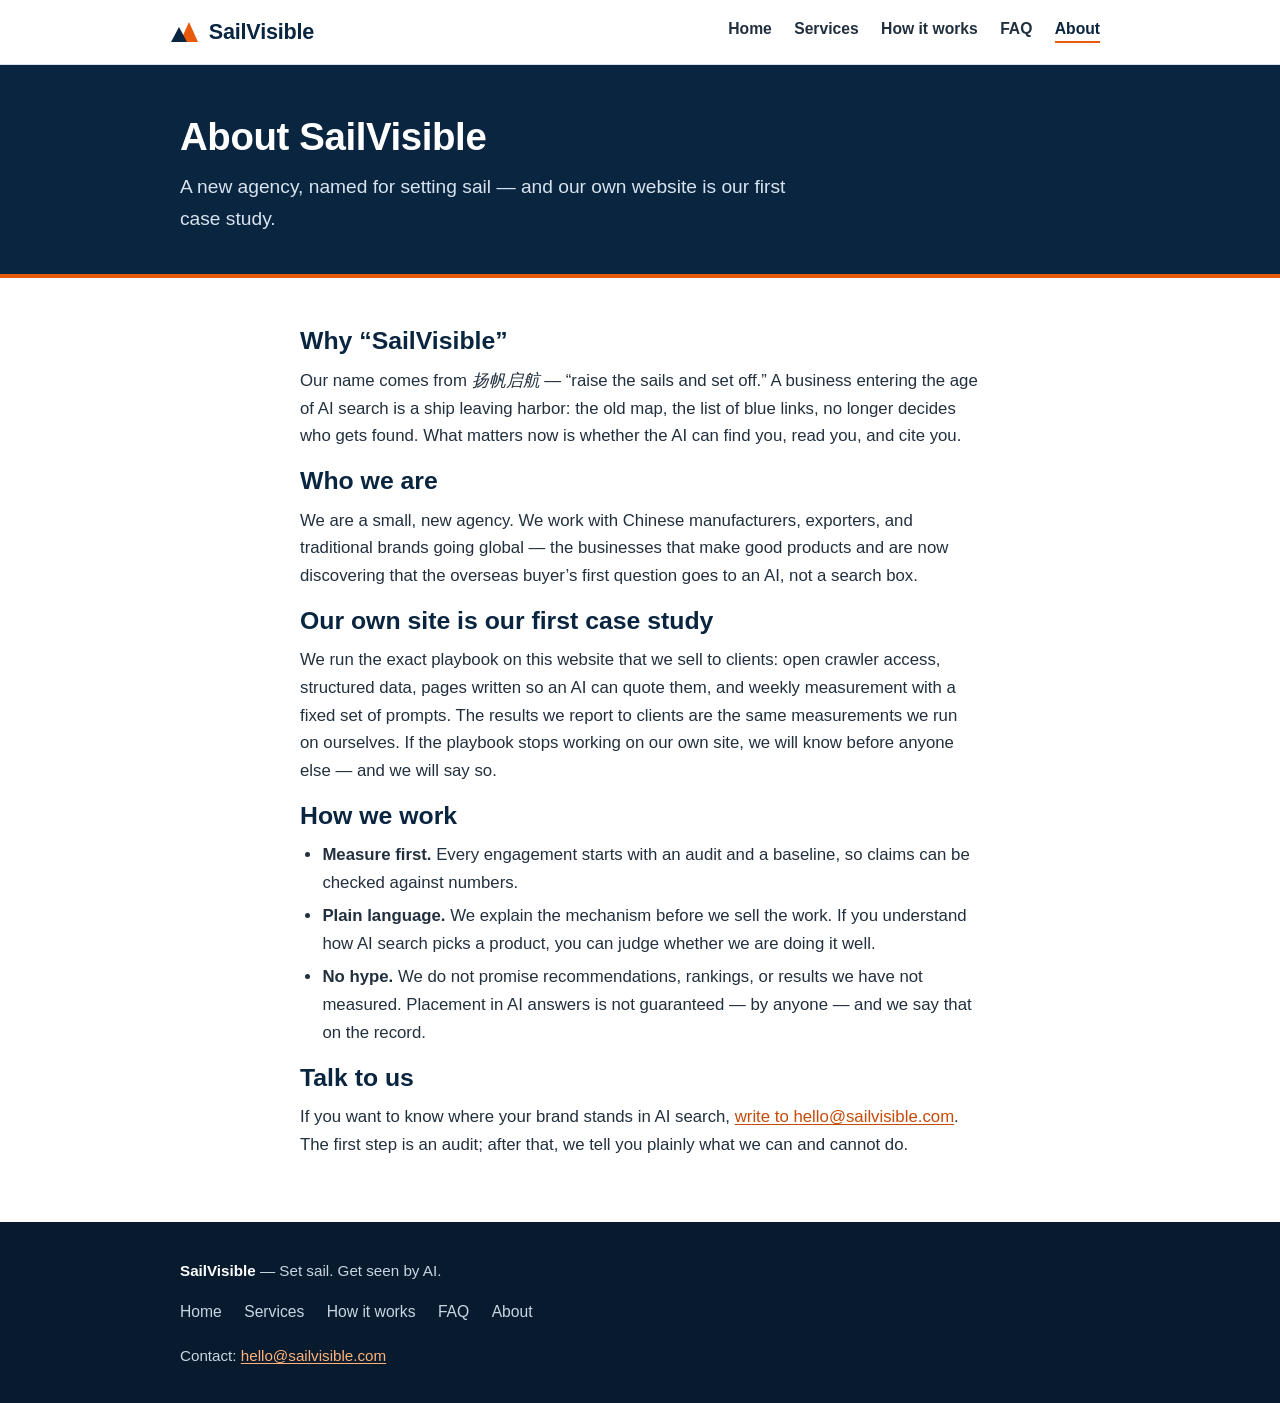
==== about.html @ db54adcf "SailVisible website v1" ====
<!DOCTYPE html>
<html lang="en">
<head>
<meta charset="utf-8">
<meta name="viewport" content="width=device-width, initial-scale=1">
<title>About SailVisible — Our Own Site Is Our First Case Study</title>
<meta name="description" content="SailVisible is a new GEO agency helping Chinese manufacturers and traditional brands go global. Our own website is our first case study: we run the same playbook on ourselves that we sell — and we measure the results in public view.">
<link rel="canonical" href="https://sailvisible.com/about.html">
<link rel="stylesheet" href="styles.css">
<link rel="icon" href="data:image/svg+xml,%3Csvg xmlns='http://www.w3.org/2000/svg' viewBox='0 0 32 32'%3E%3Cpath d='M17 3 L28 27 L17 27 Z' fill='%23e8590c'/%3E%3Cpath d='M15 8 L15 27 L5 27 Z' fill='%230a2540'/%3E%3C/svg%3E">
<script type="application/ld+json">
{
  "@context": "https://schema.org",
  "@type": "Organization",
  "@id": "https://sailvisible.com/#org",
  "name": "SailVisible",
  "url": "https://sailvisible.com/",
  "slogan": "Set sail. Get seen by AI.",
  "description": "SailVisible is a generative engine optimization (GEO) agency. We help Chinese manufacturers and traditional brands go global — showing up when overseas buyers ask AI search — ChatGPT, Perplexity, and Google AI Overviews — for product recommendations.",
  "email": "hello@sailvisible.com",
  "sameAs": [],
  "contactPoint": {
    "@type": "ContactPoint",
    "email": "hello@sailvisible.com",
    "contactType": "sales",
    "availableLanguage": "English"
  }
}
</script>
</head>
<body>
<a class="skip" href="#main">Skip to content</a>
<header class="site-header">
  <div class="container header-inner">
    <a class="logo" href="index.html" aria-label="SailVisible — home"><span class="logo-mark" aria-hidden="true"></span>SailVisible</a>
    <nav aria-label="Main navigation">
      <ul class="nav">
        <li><a href="index.html">Home</a></li>
        <li><a href="services.html">Services</a></li>
        <li><a href="how-it-works.html">How it works</a></li>
        <li><a href="faq.html">FAQ</a></li>
        <li><a href="about.html" aria-current="page">About</a></li>
      </ul>
    </nav>
  </div>
</header>

<main id="main">
  <section class="page-head">
    <div class="container">
      <h1>About SailVisible</h1>
      <p class="lead">A new agency, named for setting sail — and our own website is our first case study.</p>
    </div>
  </section>

  <section class="section">
    <div class="container narrow">
      <h2>Why “SailVisible”</h2>
      <p>Our name comes from <em>扬帆启航</em> — “raise the sails and set off.” A business entering the age of AI search is a ship leaving harbor: the old map, the list of blue links, no longer decides who gets found. What matters now is whether the AI can find you, read you, and cite you.</p>

      <h2>Who we are</h2>
      <p>We are a small, new agency. We work with Chinese manufacturers, exporters, and traditional brands going global — the businesses that make good products and are now discovering that the overseas buyer’s first question goes to an AI, not a search box.</p>

      <h2>Our own site is our first case study</h2>
      <p>We run the exact playbook on this website that we sell to clients: open crawler access, structured data, pages written so an AI can quote them, and weekly measurement with a fixed set of prompts. The results we report to clients are the same measurements we run on ourselves. If the playbook stops working on our own site, we will know before anyone else — and we will say so.</p>

      <h2>How we work</h2>
      <ul>
        <li><strong>Measure first.</strong> Every engagement starts with an audit and a baseline, so claims can be checked against numbers.</li>
        <li><strong>Plain language.</strong> We explain the mechanism before we sell the work. If you understand how AI search picks a product, you can judge whether we are doing it well.</li>
        <li><strong>No hype.</strong> We do not promise recommendations, rankings, or results we have not measured. Placement in AI answers is not guaranteed — by anyone — and we say that on the record.</li>
      </ul>

      <h2>Talk to us</h2>
      <p>If you want to know where your brand stands in AI search, <a href="mailto:hello@sailvisible.com?subject=AI%20visibility%20audit%20request">write to hello@sailvisible.com</a>. The first step is an audit; after that, we tell you plainly what we can and cannot do.</p>
    </div>
  </section>
</main>

<footer class="site-footer">
  <div class="container">
    <p><strong>SailVisible</strong> — Set sail. Get seen by AI.</p>
    <nav aria-label="Footer navigation">
      <ul class="nav footer-nav">
        <li><a href="index.html">Home</a></li>
        <li><a href="services.html">Services</a></li>
        <li><a href="how-it-works.html">How it works</a></li>
        <li><a href="faq.html">FAQ</a></li>
        <li><a href="about.html">About</a></li>
      </ul>
    </nav>
    <p class="fineprint">Contact: <a href="mailto:hello@sailvisible.com">hello@sailvisible.com</a></p>
  </div>
</footer>
</body>
</html>
---- styles.css ----
/* SailVisible — clean maritime motif: deep navy, white, signal orange.
   System fonts only. No external dependencies. */

:root {
  --navy: #0a2540;
  --navy-deep: #071a2e;
  --ink: #22303e;
  --muted: #5a6b7a;
  --accent: #e8590c;
  --accent-dark: #c74a08;
  --paper: #ffffff;
  --mist: #f2f6f8;
  --line: #d9e2e8;
  --radius: 10px;
}

* { box-sizing: border-box; }

html { scroll-behavior: smooth; }

body {
  margin: 0;
  font-family: -apple-system, BlinkMacSystemFont, "Segoe UI", Roboto, Helvetica, Arial, sans-serif;
  font-size: 1.05rem;
  line-height: 1.65;
  color: var(--ink);
  background: var(--paper);
}

h1, h2, h3 {
  color: var(--navy);
  line-height: 1.25;
  margin-top: 0;
}

h1 { font-size: 2.4rem; letter-spacing: -0.01em; }
h2 { font-size: 1.55rem; margin-bottom: 0.6rem; }
h3 { font-size: 1.15rem; margin-bottom: 0.4rem; }

p { margin: 0 0 1rem; }
ul, ol { margin: 0 0 1rem; padding-left: 1.4rem; }
li { margin-bottom: 0.35rem; }

a { color: var(--accent-dark); text-decoration: underline; text-underline-offset: 2px; }
a:hover { color: var(--accent); }

.container { max-width: 960px; margin: 0 auto; padding: 0 20px; }
.container.narrow { max-width: 720px; }

/* Accessibility */
.skip {
  position: absolute;
  left: -9999px;
  top: 0;
  background: var(--navy);
  color: #fff;
  padding: 0.6rem 1rem;
  z-index: 10;
}
.skip:focus { left: 0; color: #fff; }
a:focus-visible { outline: 3px solid var(--accent); outline-offset: 2px; }

/* Header */
.site-header {
  background: var(--paper);
  border-bottom: 1px solid var(--line);
}
.header-inner {
  display: flex;
  align-items: center;
  justify-content: space-between;
  flex-wrap: wrap;
  gap: 0.5rem 1.5rem;
  padding-top: 0.9rem;
  padding-bottom: 0.9rem;
}
.logo {
  display: inline-flex;
  align-items: center;
  gap: 0.55rem;
  font-size: 1.35rem;
  font-weight: 800;
  letter-spacing: -0.01em;
  color: var(--navy);
  text-decoration: none;
}
.logo:hover { color: var(--navy); }
/* Small sail mark: two CSS triangles, mainsail orange + jib navy */
.logo-mark {
  display: inline-block;
  width: 0;
  height: 0;
  border-left: 9px solid transparent;
  border-right: 9px solid transparent;
  border-bottom: 20px solid var(--accent);
  position: relative;
  margin-right: 2px;
}
.logo-mark::after {
  content: "";
  position: absolute;
  left: -18px;
  top: 5px;
  width: 0;
  height: 0;
  border-left: 8px solid transparent;
  border-right: 8px solid transparent;
  border-bottom: 15px solid var(--navy);
}
.nav {
  list-style: none;
  margin: 0;
  padding: 0;
  display: flex;
  flex-wrap: wrap;
  gap: 0.25rem 1.4rem;
}
.nav a {
  color: var(--ink);
  text-decoration: none;
  font-weight: 600;
  font-size: 0.98rem;
  padding: 0.2rem 0;
  border-bottom: 2px solid transparent;
}
.nav a:hover { color: var(--accent-dark); }
.nav a[aria-current="page"] { color: var(--navy); border-bottom-color: var(--accent); }

/* Hero */
.hero {
  background: var(--navy);
  color: #fff;
  padding: 4.5rem 0 4rem;
  border-bottom: 4px solid var(--accent);
}
.hero h1 {
  color: #fff;
  font-size: 2.9rem;
  max-width: 640px;
  margin-bottom: 1rem;
}
.hero .accent { color: #ff8c42; }
.hero .lead {
  font-size: 1.25rem;
  line-height: 1.55;
  color: #d7e3ee;
  max-width: 640px;
}
.cta-row { display: flex; flex-wrap: wrap; gap: 0.8rem; margin-top: 1.6rem; }

/* Buttons */
.btn {
  display: inline-block;
  background: var(--accent);
  color: #fff;
  font-weight: 700;
  text-decoration: none;
  padding: 0.75rem 1.5rem;
  border-radius: var(--radius);
  border: 2px solid var(--accent);
}
.btn:hover { background: var(--accent-dark); border-color: var(--accent-dark); color: #fff; }
.btn-ghost {
  background: transparent;
  color: #fff;
  border-color: #fff;
}
.btn-ghost:hover { background: rgba(255,255,255,0.12); border-color: #fff; color: #fff; }

/* Sections */
.section { padding: 3rem 0; }
.section-alt { background: var(--mist); }
.page-head {
  background: var(--navy);
  color: #fff;
  padding: 3rem 0 2.5rem;
  border-bottom: 4px solid var(--accent);
}
.page-head h1 { color: #fff; margin-bottom: 0.6rem; }
.page-head .lead { color: #d7e3ee; font-size: 1.2rem; max-width: 640px; margin-bottom: 0; }

/* Cards */
.cards {
  display: grid;
  grid-template-columns: repeat(auto-fit, minmax(260px, 1fr));
  gap: 1.1rem;
  margin-top: 1.4rem;
}
.card {
  background: var(--paper);
  border: 1px solid var(--line);
  border-radius: var(--radius);
  padding: 1.3rem 1.4rem;
}
.card h3 { margin-bottom: 0.5rem; }
.card p:last-child { margin-bottom: 0; }

/* Steps */
.steps {
  list-style: none;
  padding-left: 0;
  counter-reset: step;
  margin-top: 1.2rem;
}
.steps li {
  counter-increment: step;
  position: relative;
  padding: 0 0 1.1rem 3rem;
  margin-bottom: 0;
}
.steps li::before {
  content: counter(step);
  position: absolute;
  left: 0;
  top: 0.05rem;
  width: 2rem;
  height: 2rem;
  border-radius: 50%;
  background: var(--accent);
  color: #fff;
  font-weight: 800;
  font-size: 1rem;
  display: flex;
  align-items: center;
  justify-content: center;
}
.steps li strong { color: var(--navy); }

/* Numbered list (what gets picked) */
.numbered li { margin-bottom: 0.6rem; }
.numbered li strong { color: var(--navy); }

/* Two layers list */
.two-layers li { margin-bottom: 0.7rem; }
.two-layers li strong { color: var(--navy); }

/* Boundaries */
.boundaries li { margin-bottom: 0.8rem; }
.boundaries li strong { color: var(--navy); }

/* Services */
.service {
  padding: 1.8rem 0;
  border-bottom: 1px solid var(--line);
}
.service:last-child { border-bottom: none; }
.service h2 { margin-bottom: 0.5rem; }

/* FAQ */
.faq-teaser p { margin-bottom: 1.1rem; }
.faq-item {
  padding: 1.4rem 0;
  border-bottom: 1px solid var(--line);
}
.faq-item:first-child { padding-top: 0.4rem; }
.faq-item h2 { font-size: 1.25rem; }
.faq-item p:last-child { margin-bottom: 0; }

/* CTA band */
.cta-band { background: var(--navy); color: #fff; text-align: left; }
.cta-band h2 { color: #fff; }
.cta-band p { color: #d7e3ee; }
.cta-band .btn { color: #fff; }

/* Footer */
.site-footer {
  background: var(--navy-deep);
  color: #c8d6e2;
  padding: 2.2rem 0;
  font-size: 0.95rem;
}
.site-footer strong { color: #fff; }
.site-footer a { color: #ffb37a; }
.site-footer a:hover { color: #fff; }
.footer-nav { margin: 0.8rem 0; }
.footer-nav a { color: #c8d6e2; font-weight: 500; }
.footer-nav a:hover { color: #fff; }
.fineprint { margin-bottom: 0; }

/* Small screens */
@media (max-width: 640px) {
  h1 { font-size: 2rem; }
  .hero { padding: 3rem 0 2.5rem; }
  .hero h1 { font-size: 2.2rem; }
  .section { padding: 2.2rem 0; }
}
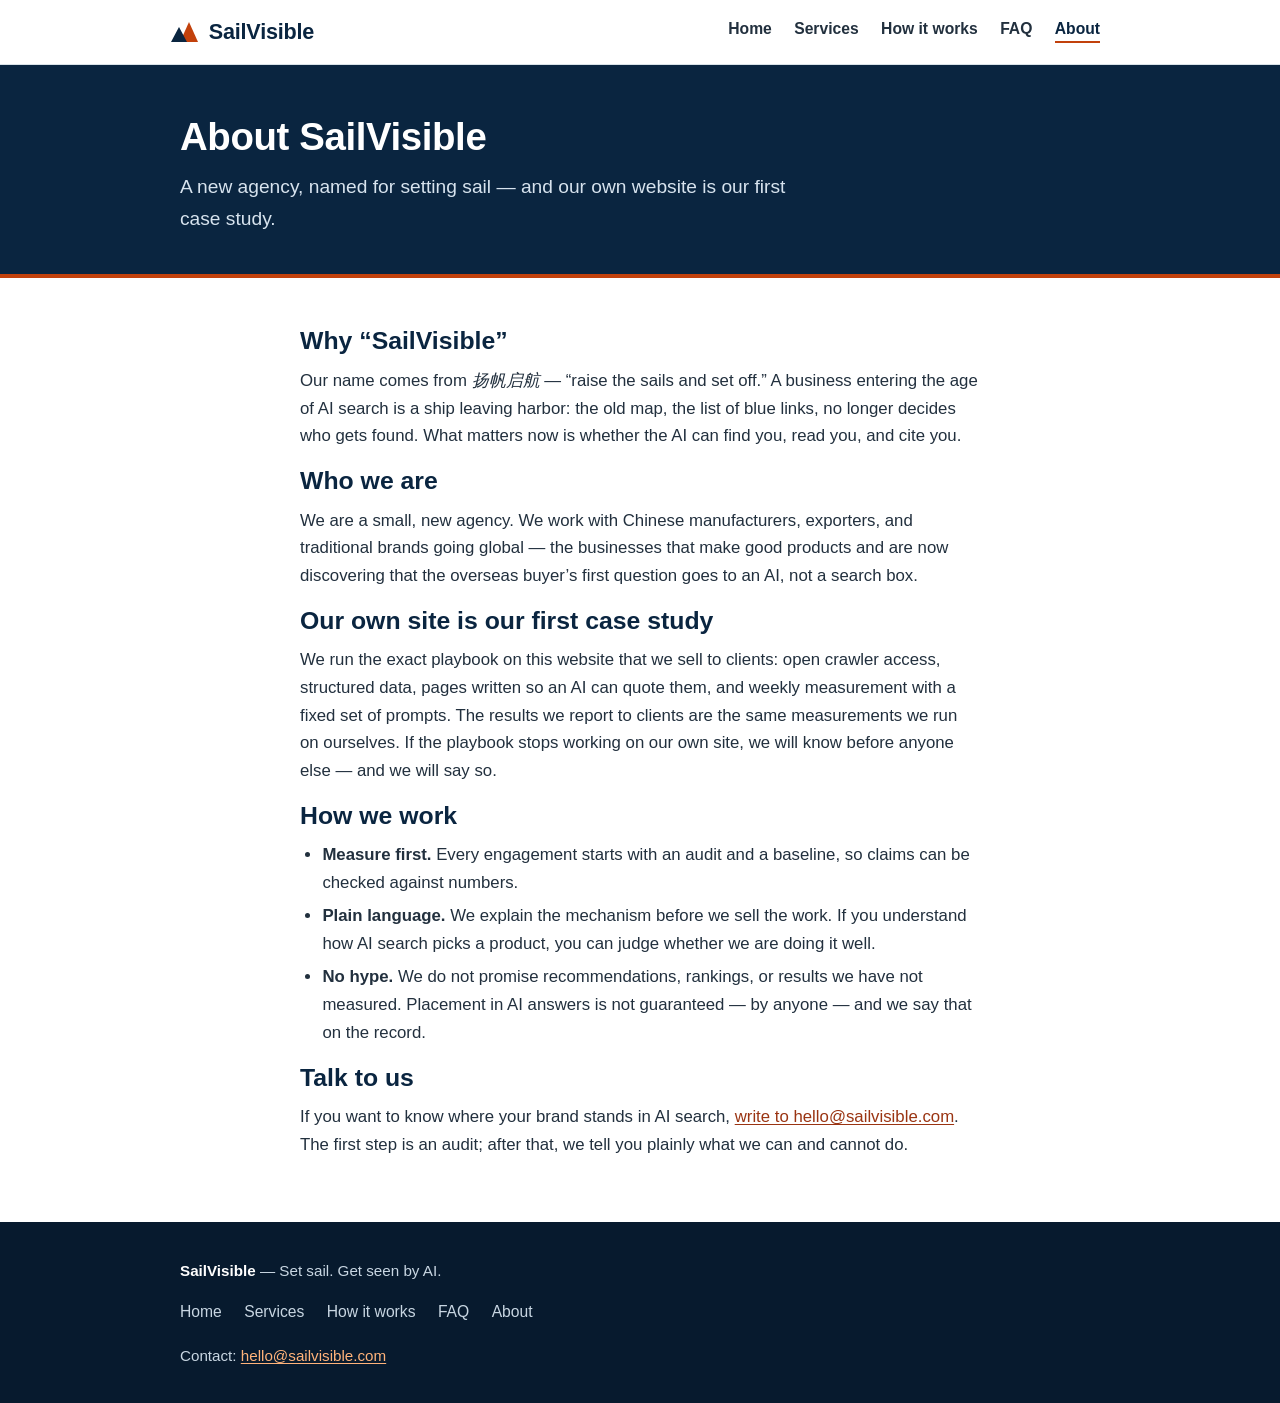
==== commit 2bf25b1a: "SailVisible v1.1: soften absolute claims, fix button contrast (WCAG AA), trim titles/descriptions, u" ====
--- a/about.html
+++ b/about.html
@@ -4,7 +4,7 @@
 <meta charset="utf-8">
 <meta name="viewport" content="width=device-width, initial-scale=1">
 <title>About SailVisible — Our Own Site Is Our First Case Study</title>
-<meta name="description" content="SailVisible is a new GEO agency helping Chinese manufacturers and traditional brands go global. Our own website is our first case study: we run the same playbook on ourselves that we sell — and we measure the results in public view.">
+<meta name="description" content="SailVisible is a new GEO agency helping Chinese manufacturers and traditional brands go global. Our own website is our first case study.">
 <link rel="canonical" href="https://sailvisible.com/about.html">
 <link rel="stylesheet" href="styles.css">
 <link rel="icon" href="data:image/svg+xml,%3Csvg xmlns='http://www.w3.org/2000/svg' viewBox='0 0 32 32'%3E%3Cpath d='M17 3 L28 27 L17 27 Z' fill='%23e8590c'/%3E%3Cpath d='M15 8 L15 27 L5 27 Z' fill='%230a2540'/%3E%3C/svg%3E">
@@ -32,10 +32,10 @@
 <a class="skip" href="#main">Skip to content</a>
 <header class="site-header">
   <div class="container header-inner">
-    <a class="logo" href="index.html" aria-label="SailVisible — home"><span class="logo-mark" aria-hidden="true"></span>SailVisible</a>
+    <a class="logo" href="/" aria-label="SailVisible — home"><span class="logo-mark" aria-hidden="true"></span>SailVisible</a>
     <nav aria-label="Main navigation">
       <ul class="nav">
-        <li><a href="index.html">Home</a></li>
+        <li><a href="/">Home</a></li>
         <li><a href="services.html">Services</a></li>
         <li><a href="how-it-works.html">How it works</a></li>
         <li><a href="faq.html">FAQ</a></li>
@@ -82,7 +82,7 @@
     <p><strong>SailVisible</strong> — Set sail. Get seen by AI.</p>
     <nav aria-label="Footer navigation">
       <ul class="nav footer-nav">
-        <li><a href="index.html">Home</a></li>
+        <li><a href="/">Home</a></li>
         <li><a href="services.html">Services</a></li>
         <li><a href="how-it-works.html">How it works</a></li>
         <li><a href="faq.html">FAQ</a></li>
--- a/styles.css
+++ b/styles.css
@@ -6,8 +6,8 @@
   --navy-deep: #071a2e;
   --ink: #22303e;
   --muted: #5a6b7a;
-  --accent: #e8590c;
-  --accent-dark: #c74a08;
+  --accent: #c2410c;
+  --accent-dark: #9a3412;
   --paper: #ffffff;
   --mist: #f2f6f8;
   --line: #d9e2e8;
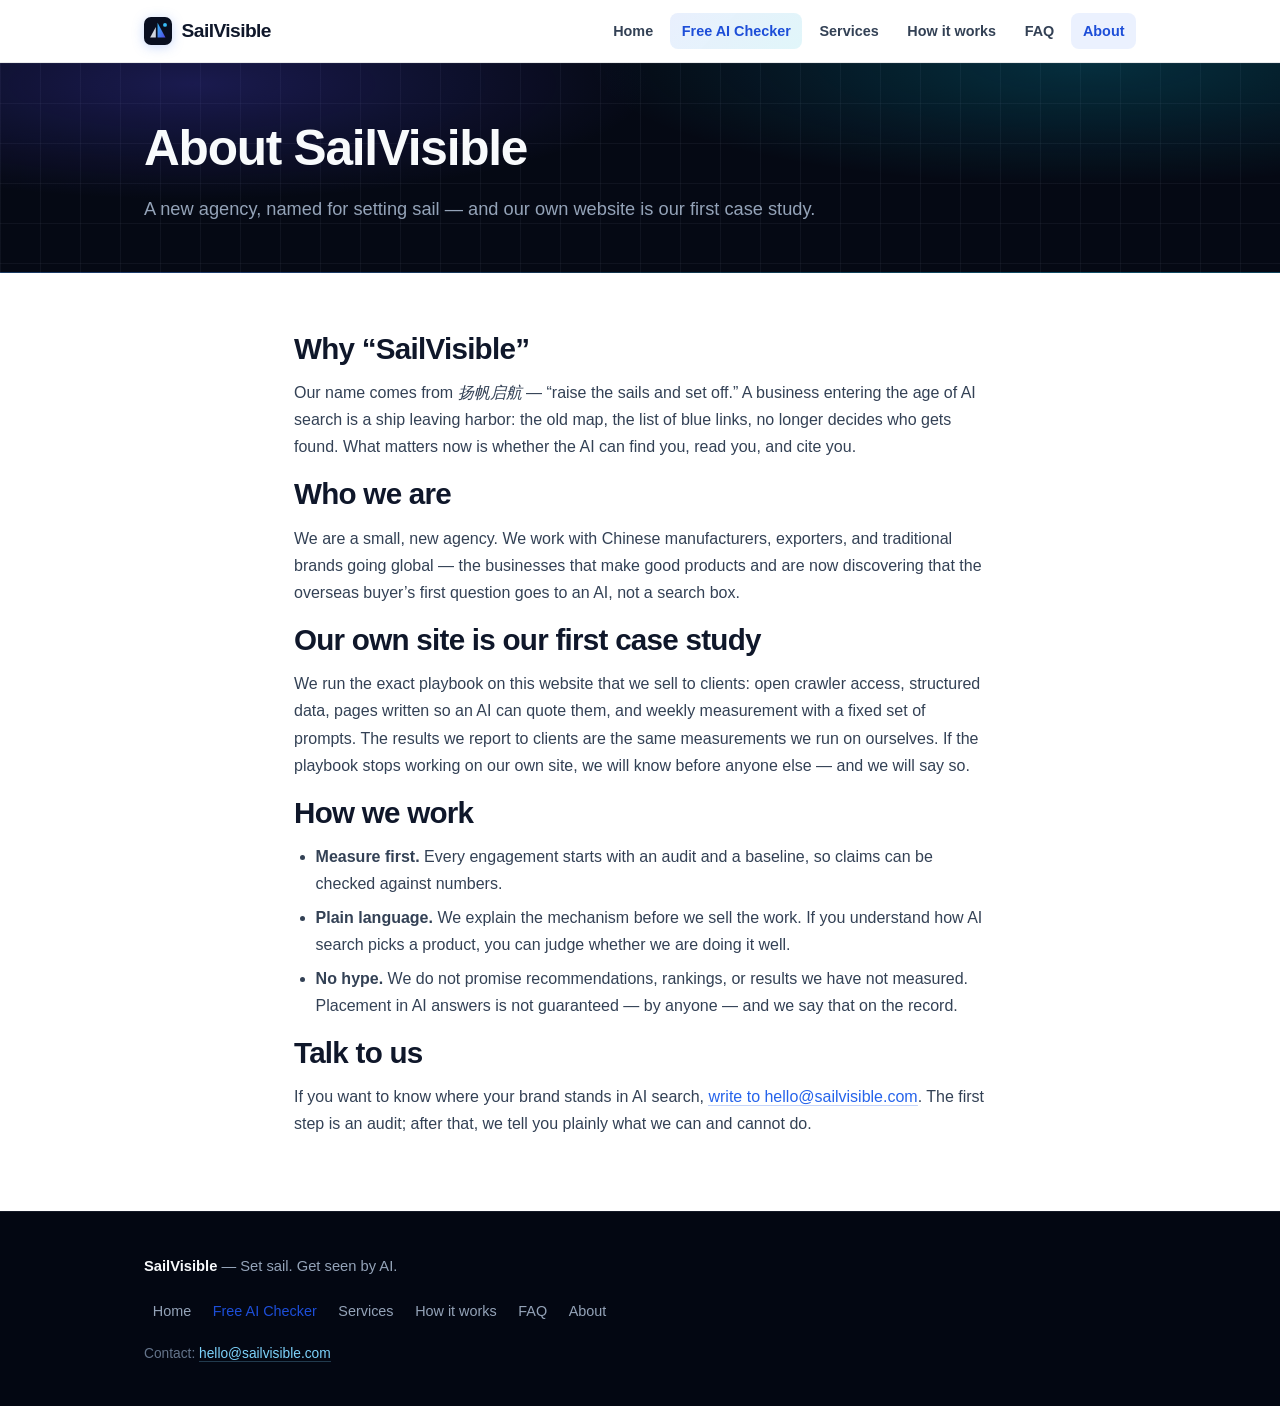
==== commit 2335957e: "Launch SailVisible 2.0 redesign + Free AI Visibility Checker tool (connected to Cloudflare Worker AP" ====
--- a/about.html
+++ b/about.html
@@ -7,7 +7,7 @@
 <meta name="description" content="SailVisible is a new GEO agency helping Chinese manufacturers and traditional brands go global. Our own website is our first case study.">
 <link rel="canonical" href="https://sailvisible.com/about.html">
 <link rel="stylesheet" href="styles.css">
-<link rel="icon" href="data:image/svg+xml,%3Csvg xmlns='http://www.w3.org/2000/svg' viewBox='0 0 32 32'%3E%3Cpath d='M17 3 L28 27 L17 27 Z' fill='%23e8590c'/%3E%3Cpath d='M15 8 L15 27 L5 27 Z' fill='%230a2540'/%3E%3C/svg%3E">
+<link rel="icon" href="data:image/svg+xml,%3Csvg xmlns='http://www.w3.org/2000/svg' viewBox='0 0 32 32'%3E%3Cdefs%3E%3ClinearGradient id='g' x1='0' y1='0' x2='1' y2='1'%3E%3Cstop offset='0%25' stop-color='%2338BDF8'/%3E%3Cstop offset='100%25' stop-color='%234F46E5'/%3E%3C/linearGradient%3E%3C/defs%3E%3Crect width='32' height='32' rx='8' fill='%23090F20'/%3E%3Cpath d='M15.5 6.5 L24.5 23.5 L15.5 23.5 Z' fill='url(%23g)'/%3E%3Cpath d='M13.5 11.5 L13.5 23.5 L7 23.5 Z' fill='%23E2E8F0'/%3E%3Ccircle cx='24' cy='9' r='2.2' fill='%2338BDF8'/%3E%3C/svg%3E">
 <script type="application/ld+json">
 {
   "@context": "https://schema.org",
@@ -32,10 +32,11 @@
 <a class="skip" href="#main">Skip to content</a>
 <header class="site-header">
   <div class="container header-inner">
-    <a class="logo" href="/" aria-label="SailVisible — home"><span class="logo-mark" aria-hidden="true"></span>SailVisible</a>
+    <a class="logo" href="/" aria-label="SailVisible — home"><svg xmlns="http://www.w3.org/2000/svg" viewBox="0 0 32 32" width="28" height="28" aria-hidden="true"><defs><linearGradient id="sv-lg" x1="0" y1="0" x2="1" y2="1"><stop offset="0%" stop-color="#38BDF8"/><stop offset="100%" stop-color="#4F46E5"/></linearGradient></defs><rect width="32" height="32" rx="8" fill="#090F20"/><path d="M15.5 6.5 L24.5 23.5 L15.5 23.5 Z" fill="url(#sv-lg)"/><path d="M13.5 11.5 L13.5 23.5 L7 23.5 Z" fill="#E2E8F0" opacity="0.92"/><circle cx="24" cy="9" r="2.2" fill="#38BDF8"/></svg>SailVisible</a>
     <nav aria-label="Main navigation">
       <ul class="nav">
         <li><a href="/">Home</a></li>
+        <li><a href="ai-checker.html">Free AI Checker</a></li>
         <li><a href="services.html">Services</a></li>
         <li><a href="how-it-works.html">How it works</a></li>
         <li><a href="faq.html">FAQ</a></li>
@@ -83,6 +84,7 @@
     <nav aria-label="Footer navigation">
       <ul class="nav footer-nav">
         <li><a href="/">Home</a></li>
+        <li><a href="ai-checker.html">Free AI Checker</a></li>
         <li><a href="services.html">Services</a></li>
         <li><a href="how-it-works.html">How it works</a></li>
         <li><a href="faq.html">FAQ</a></li>
--- a/styles.css
+++ b/styles.css
@@ -1,68 +1,135 @@
-/* SailVisible — clean maritime motif: deep navy, white, signal orange.
-   System fonts only. No external dependencies. */
+/* SailVisible 2.0 — Modern AI Search & GEO Design System
+   Scheme A: Deep-Space Aurora Hero + Crisp Light Bento Dashboard
+   Zero external dependencies. System UI + Monospace telemetry typography. */
 
 :root {
-  --navy: #0a2540;
-  --navy-deep: #071a2e;
-  --ink: #22303e;
-  --muted: #5a6b7a;
-  --accent: #c2410c;
-  --accent-dark: #9a3412;
+  /* Deep space dark surfaces */
+  --space-950: #050914;
+  --space-900: #0b1224;
+  --space-800: #111b33;
+  --space-line: rgba(148, 163, 184, 0.16);
+
+  /* Crisp light bento surfaces */
   --paper: #ffffff;
-  --mist: #f2f6f8;
-  --line: #d9e2e8;
-  --radius: 10px;
+  --mist: #f8fafc;
+  --mist-2: #f1f5f9;
+  --line: rgba(15, 23, 42, 0.09);
+  --line-strong: rgba(15, 23, 42, 0.16);
+
+  /* Ink */
+  --navy: #0f172a;
+  --ink: #334155;
+  --muted: #64748b;
+
+  /* Modern AI Tech Accent (Electric Indigo -> Cyber Cyan) */
+  --accent: #2563eb;
+  --accent-dark: #1d4ed8;
+  --cyan: #06b6d4;
+  --cyan-bright: #38bdf8;
+  --indigo: #4f46e5;
+  --grad-brand: linear-gradient(135deg, #2563eb 0%, #06b6d4 100%);
+  --grad-text: linear-gradient(110deg, #38bdf8 0%, #60a5fa 48%, #a5b4fc 100%);
+
+  /* Semantic */
+  --ok: #059669;
+  --ok-bg: #ecfdf5;
+  --warn: #d97706;
+  --warn-bg: #fffbeb;
+  --fail: #e11d48;
+  --fail-bg: #fff1f2;
+
+  /* Elevation & Geometry */
+  --radius: 14px;
+  --radius-sm: 10px;
+  --shadow-card: 0 1px 2px rgba(15, 23, 42, 0.04), 0 8px 24px -12px rgba(15, 23, 42, 0.08);
+  --shadow-card-hover: 0 4px 12px rgba(15, 23, 42, 0.06), 0 16px 32px -12px rgba(37, 99, 235, 0.14);
+  --shadow-glow: 0 10px 28px -8px rgba(37, 99, 235, 0.5);
+  --font-sans: "Inter", -apple-system, BlinkMacSystemFont, "PingFang SC", "Hiragino Sans GB", "Microsoft YaHei", "Segoe UI", Roboto, sans-serif;
+  --font-mono: ui-monospace, SFMono-Regular, "SF Mono", Menlo, Consolas, monospace;
 }
 
 * { box-sizing: border-box; }
 
-html { scroll-behavior: smooth; }
+html {
+  scroll-behavior: smooth;
+  -webkit-font-smoothing: antialiased;
+  -moz-osx-font-smoothing: grayscale;
+}
 
 body {
   margin: 0;
-  font-family: -apple-system, BlinkMacSystemFont, "Segoe UI", Roboto, Helvetica, Arial, sans-serif;
-  font-size: 1.05rem;
-  line-height: 1.65;
+  font-family: var(--font-sans);
+  font-size: 1rem;
+  line-height: 1.7;
   color: var(--ink);
   background: var(--paper);
 }
 
 h1, h2, h3 {
   color: var(--navy);
-  line-height: 1.25;
+  line-height: 1.22;
+  letter-spacing: -0.025em;
   margin-top: 0;
-}
-
-h1 { font-size: 2.4rem; letter-spacing: -0.01em; }
-h2 { font-size: 1.55rem; margin-bottom: 0.6rem; }
-h3 { font-size: 1.15rem; margin-bottom: 0.4rem; }
+  font-weight: 750;
+}
+
+h1 { font-size: clamp(2.1rem, 4.4vw, 3.1rem); }
+h2 { font-size: clamp(1.45rem, 2.5vw, 1.85rem); margin-bottom: 0.75rem; }
+h3 { font-size: 1.12rem; margin-bottom: 0.45rem; }
 
 p { margin: 0 0 1rem; }
-ul, ol { margin: 0 0 1rem; padding-left: 1.4rem; }
-li { margin-bottom: 0.35rem; }
-
-a { color: var(--accent-dark); text-decoration: underline; text-underline-offset: 2px; }
-a:hover { color: var(--accent); }
-
-.container { max-width: 960px; margin: 0 auto; padding: 0 20px; }
-.container.narrow { max-width: 720px; }
+ul, ol { margin: 0 0 1rem; padding-left: 1.35rem; }
+li { margin-bottom: 0.4rem; }
+
+a {
+  color: var(--accent);
+  text-decoration: none;
+  border-bottom: 1px solid rgba(37, 99, 235, 0.28);
+  transition: color 0.16s ease, border-color 0.16s ease;
+}
+a:hover {
+  color: var(--accent-dark);
+  border-bottom-color: var(--accent-dark);
+}
+
+code {
+  font-family: var(--font-mono);
+  font-size: 0.88em;
+  background: var(--mist-2);
+  color: #0f172a;
+  padding: 0.14em 0.42em;
+  border-radius: 6px;
+  border: 1px solid var(--line);
+}
+
+.container { max-width: 1040px; margin: 0 auto; padding: 0 24px; }
+.container.narrow { max-width: 740px; }
 
 /* Accessibility */
 .skip {
   position: absolute;
   left: -9999px;
   top: 0;
-  background: var(--navy);
+  background: var(--space-950);
   color: #fff;
-  padding: 0.6rem 1rem;
-  z-index: 10;
+  padding: 0.65rem 1rem;
+  z-index: 100;
+  border: none;
 }
 .skip:focus { left: 0; color: #fff; }
-a:focus-visible { outline: 3px solid var(--accent); outline-offset: 2px; }
-
-/* Header */
+a:focus-visible, button:focus-visible, input:focus-visible, select:focus-visible {
+  outline: 2px solid var(--cyan-bright);
+  outline-offset: 2px;
+}
+
+/* Sticky Glass Header */
 .site-header {
-  background: var(--paper);
+  position: sticky;
+  top: 0;
+  z-index: 50;
+  background: rgba(255, 255, 255, 0.84);
+  backdrop-filter: blur(14px);
+  -webkit-backdrop-filter: blur(14px);
   border-bottom: 1px solid var(--line);
 }
 .header-inner {
@@ -70,42 +137,25 @@
   align-items: center;
   justify-content: space-between;
   flex-wrap: wrap;
-  gap: 0.5rem 1.5rem;
-  padding-top: 0.9rem;
-  padding-bottom: 0.9rem;
+  gap: 0.6rem 1.5rem;
+  padding-top: 0.8rem;
+  padding-bottom: 0.8rem;
 }
 .logo {
   display: inline-flex;
   align-items: center;
-  gap: 0.55rem;
-  font-size: 1.35rem;
+  gap: 0.6rem;
+  font-size: 1.2rem;
   font-weight: 800;
-  letter-spacing: -0.01em;
+  letter-spacing: -0.03em;
   color: var(--navy);
-  text-decoration: none;
-}
-.logo:hover { color: var(--navy); }
-/* Small sail mark: two CSS triangles, mainsail orange + jib navy */
-.logo-mark {
-  display: inline-block;
-  width: 0;
-  height: 0;
-  border-left: 9px solid transparent;
-  border-right: 9px solid transparent;
-  border-bottom: 20px solid var(--accent);
-  position: relative;
-  margin-right: 2px;
-}
-.logo-mark::after {
-  content: "";
-  position: absolute;
-  left: -18px;
-  top: 5px;
-  width: 0;
-  height: 0;
-  border-left: 8px solid transparent;
-  border-right: 8px solid transparent;
-  border-bottom: 15px solid var(--navy);
+  border: none;
+}
+.logo:hover { color: var(--navy); border: none; }
+.logo svg {
+  display: block;
+  flex-shrink: 0;
+  filter: drop-shadow(0 2px 6px rgba(37, 99, 235, 0.25));
 }
 .nav {
   list-style: none;
@@ -113,86 +163,189 @@
   padding: 0;
   display: flex;
   flex-wrap: wrap;
-  gap: 0.25rem 1.4rem;
-}
+  align-items: center;
+  gap: 0.25rem 0.35rem;
+}
+.nav li { margin: 0; }
 .nav a {
+  display: inline-block;
   color: var(--ink);
-  text-decoration: none;
+  border: none;
   font-weight: 600;
-  font-size: 0.98rem;
-  padding: 0.2rem 0;
-  border-bottom: 2px solid transparent;
-}
-.nav a:hover { color: var(--accent-dark); }
-.nav a[aria-current="page"] { color: var(--navy); border-bottom-color: var(--accent); }
-
-/* Hero */
-.hero {
-  background: var(--navy);
-  color: #fff;
-  padding: 4.5rem 0 4rem;
-  border-bottom: 4px solid var(--accent);
-}
-.hero h1 {
-  color: #fff;
-  font-size: 2.9rem;
-  max-width: 640px;
+  font-size: 0.9rem;
+  padding: 0.38rem 0.72rem;
+  border-radius: 8px;
+  transition: background 0.15s ease, color 0.15s ease;
+}
+.nav a:hover {
+  background: var(--mist-2);
+  color: var(--navy);
+}
+.nav a[aria-current="page"] {
+  background: rgba(37, 99, 235, 0.09);
+  color: var(--accent-dark);
+}
+.nav a[href="ai-checker.html"]:not([aria-current="page"]) {
+  background: linear-gradient(135deg, rgba(37, 99, 235, 0.1), rgba(6, 182, 212, 0.12));
+  color: var(--accent-dark);
+}
+.nav a[href="ai-checker.html"]:not([aria-current="page"]):hover {
+  background: linear-gradient(135deg, rgba(37, 99, 235, 0.18), rgba(6, 182, 212, 0.2));
+}
+
+/* Deep-Space Aurora Hero & Page Head */
+.hero,
+.page-head {
+  position: relative;
+  overflow: hidden;
+  background-color: var(--space-950);
+  background-image:
+    radial-gradient(60% 90% at 85% 0%, rgba(6, 182, 212, 0.22) 0%, rgba(6, 182, 212, 0) 65%),
+    radial-gradient(55% 85% at 15% 10%, rgba(79, 70, 229, 0.28) 0%, rgba(79, 70, 229, 0) 65%),
+    linear-gradient(rgba(148, 163, 184, 0.07) 1px, transparent 1px),
+    linear-gradient(90deg, rgba(148, 163, 184, 0.07) 1px, transparent 1px);
+  background-size: 100% 100%, 100% 100%, 40px 40px, 40px 40px;
+  color: #e2e8f0;
+  border-bottom: 1px solid rgba(56, 189, 248, 0.22);
+}
+.hero { padding: 4.8rem 0 4.4rem; }
+.page-head { padding: 3.4rem 0 3rem; }
+
+.hero .container,
+.page-head .container { position: relative; z-index: 2; }
+
+.hero h1,
+.page-head h1 {
+  color: #f8fafc;
+  max-width: 780px;
   margin-bottom: 1rem;
-}
-.hero .accent { color: #ff8c42; }
-.hero .lead {
-  font-size: 1.25rem;
-  line-height: 1.55;
-  color: #d7e3ee;
-  max-width: 640px;
-}
-.cta-row { display: flex; flex-wrap: wrap; gap: 0.8rem; margin-top: 1.6rem; }
+  font-weight: 800;
+}
+.hero .accent {
+  background: var(--grad-text);
+  -webkit-background-clip: text;
+  background-clip: text;
+  color: transparent;
+}
+.hero .lead,
+.page-head .lead {
+  font-size: 1.14rem;
+  line-height: 1.65;
+  color: #94a3b8;
+  max-width: 700px;
+}
+.page-head .lead { margin-bottom: 0; }
+.cta-row { display: flex; flex-wrap: wrap; gap: 0.85rem; margin-top: 1.8rem; }
 
 /* Buttons */
 .btn {
-  display: inline-block;
-  background: var(--accent);
+  display: inline-flex;
+  align-items: center;
+  justify-content: center;
+  gap: 0.45rem;
+  background: var(--grad-brand);
   color: #fff;
   font-weight: 700;
-  text-decoration: none;
-  padding: 0.75rem 1.5rem;
-  border-radius: var(--radius);
-  border: 2px solid var(--accent);
-}
-.btn:hover { background: var(--accent-dark); border-color: var(--accent-dark); color: #fff; }
+  font-size: 0.96rem;
+  border: none;
+  padding: 0.78rem 1.45rem;
+  border-radius: var(--radius-sm);
+  box-shadow: var(--shadow-glow);
+  cursor: pointer;
+  transition: transform 0.15s ease, box-shadow 0.15s ease, filter 0.15s ease;
+}
+.btn:hover {
+  color: #fff;
+  border: none;
+  transform: translateY(-1px);
+  filter: brightness(1.06);
+  box-shadow: 0 14px 32px -8px rgba(6, 182, 212, 0.55);
+}
+.btn:active { transform: translateY(0); }
+
 .btn-ghost {
-  background: transparent;
+  background: rgba(255, 255, 255, 0.06);
+  color: #e2e8f0;
+  border: 1px solid rgba(148, 163, 184, 0.32);
+  box-shadow: none;
+  backdrop-filter: blur(8px);
+}
+.btn-ghost:hover {
+  background: rgba(255, 255, 255, 0.13);
+  border-color: rgba(148, 163, 184, 0.55);
   color: #fff;
-  border-color: #fff;
-}
-.btn-ghost:hover { background: rgba(255,255,255,0.12); border-color: #fff; color: #fff; }
+  box-shadow: none;
+}
+
+/* Badges & Pills */
+.badge {
+  display: inline-flex;
+  align-items: center;
+  gap: 0.42rem;
+  font-family: var(--font-mono);
+  font-size: 0.76rem;
+  font-weight: 600;
+  letter-spacing: 0.02em;
+  padding: 0.24rem 0.68rem;
+  border-radius: 999px;
+  background: var(--mist-2);
+  color: var(--navy);
+  border: 1px solid var(--line);
+}
+.badge-accent {
+  background: rgba(37, 99, 235, 0.1);
+  color: var(--accent-dark);
+  border-color: rgba(37, 99, 235, 0.24);
+}
+.hero .badge-accent,
+.page-head .badge-accent {
+  background: rgba(56, 189, 248, 0.12);
+  color: #7dd3fc;
+  border: 1px solid rgba(56, 189, 248, 0.32);
+}
+.sv-pulse-dot {
+  width: 7px;
+  height: 7px;
+  border-radius: 50%;
+  background: #38bdf8;
+  box-shadow: 0 0 0 0 rgba(56, 189, 248, 0.7);
+  animation: sv-pulse 2s infinite;
+}
+@keyframes sv-pulse {
+  0% { box-shadow: 0 0 0 0 rgba(56, 189, 248, 0.7); }
+  70% { box-shadow: 0 0 0 8px rgba(56, 189, 248, 0); }
+  100% { box-shadow: 0 0 0 0 rgba(56, 189, 248, 0); }
+}
 
 /* Sections */
-.section { padding: 3rem 0; }
-.section-alt { background: var(--mist); }
-.page-head {
-  background: var(--navy);
-  color: #fff;
-  padding: 3rem 0 2.5rem;
-  border-bottom: 4px solid var(--accent);
-}
-.page-head h1 { color: #fff; margin-bottom: 0.6rem; }
-.page-head .lead { color: #d7e3ee; font-size: 1.2rem; max-width: 640px; margin-bottom: 0; }
-
-/* Cards */
+.section { padding: 3.6rem 0; }
+.section-alt {
+  background: var(--mist);
+  border-top: 1px solid var(--line);
+  border-bottom: 1px solid var(--line);
+}
+
+/* Bento Cards */
 .cards {
   display: grid;
-  grid-template-columns: repeat(auto-fit, minmax(260px, 1fr));
-  gap: 1.1rem;
-  margin-top: 1.4rem;
+  grid-template-columns: repeat(auto-fit, minmax(270px, 1fr));
+  gap: 1.15rem;
+  margin-top: 1.5rem;
 }
 .card {
   background: var(--paper);
   border: 1px solid var(--line);
   border-radius: var(--radius);
-  padding: 1.3rem 1.4rem;
-}
-.card h3 { margin-bottom: 0.5rem; }
+  padding: 1.45rem 1.5rem;
+  box-shadow: var(--shadow-card);
+  transition: transform 0.18s ease, box-shadow 0.18s ease, border-color 0.18s ease;
+}
+.card:hover {
+  transform: translateY(-2px);
+  border-color: rgba(37, 99, 235, 0.28);
+  box-shadow: var(--shadow-card-hover);
+}
+.card h3 { margin-bottom: 0.55rem; color: var(--navy); }
 .card p:last-child { margin-bottom: 0; }
 
 /* Steps */
@@ -200,12 +353,12 @@
   list-style: none;
   padding-left: 0;
   counter-reset: step;
-  margin-top: 1.2rem;
+  margin-top: 1.4rem;
 }
 .steps li {
   counter-increment: step;
   position: relative;
-  padding: 0 0 1.1rem 3rem;
+  padding: 0 0 1.25rem 3.1rem;
   margin-bottom: 0;
 }
 .steps li::before {
@@ -213,74 +366,511 @@
   position: absolute;
   left: 0;
   top: 0.05rem;
-  width: 2rem;
-  height: 2rem;
-  border-radius: 50%;
-  background: var(--accent);
+  width: 2.05rem;
+  height: 2.05rem;
+  border-radius: 10px;
+  background: var(--grad-brand);
   color: #fff;
-  font-weight: 800;
-  font-size: 1rem;
+  font-family: var(--font-mono);
+  font-weight: 700;
+  font-size: 0.92rem;
   display: flex;
   align-items: center;
   justify-content: center;
+  box-shadow: 0 4px 12px -2px rgba(37, 99, 235, 0.35);
 }
 .steps li strong { color: var(--navy); }
 
-/* Numbered list (what gets picked) */
-.numbered li { margin-bottom: 0.6rem; }
-.numbered li strong { color: var(--navy); }
-
-/* Two layers list */
-.two-layers li { margin-bottom: 0.7rem; }
-.two-layers li strong { color: var(--navy); }
-
-/* Boundaries */
-.boundaries li { margin-bottom: 0.8rem; }
+.numbered li,
+.two-layers li,
+.boundaries li { margin-bottom: 0.75rem; }
+.numbered li strong,
+.two-layers li strong,
 .boundaries li strong { color: var(--navy); }
 
-/* Services */
-.service {
-  padding: 1.8rem 0;
-  border-bottom: 1px solid var(--line);
-}
+/* Services & FAQ */
+.service { padding: 1.9rem 0; border-bottom: 1px solid var(--line); }
 .service:last-child { border-bottom: none; }
 .service h2 { margin-bottom: 0.5rem; }
 
-/* FAQ */
-.faq-teaser p { margin-bottom: 1.1rem; }
+.faq-teaser p { margin-bottom: 1.15rem; }
 .faq-item {
   padding: 1.4rem 0;
   border-bottom: 1px solid var(--line);
 }
 .faq-item:first-child { padding-top: 0.4rem; }
-.faq-item h2 { font-size: 1.25rem; }
+.faq-item h2, .faq-item h3 { font-size: 1.12rem; color: var(--navy); }
 .faq-item p:last-child { margin-bottom: 0; }
 
-/* CTA band */
-.cta-band { background: var(--navy); color: #fff; text-align: left; }
-.cta-band h2 { color: #fff; }
-.cta-band p { color: #d7e3ee; }
+/* Callout Box */
+.callout-box {
+  background: linear-gradient(135deg, rgba(37, 99, 235, 0.05), rgba(6, 182, 212, 0.06));
+  border: 1px solid rgba(37, 99, 235, 0.2);
+  border-left: 4px solid var(--accent);
+  padding: 1.25rem 1.45rem;
+  border-radius: var(--radius-sm);
+  margin: 1.5rem 0;
+}
+
+/* Data Tables */
+.table-wrap {
+  overflow-x: auto;
+  margin: 1.5rem 0;
+  border: 1px solid var(--line);
+  border-radius: var(--radius);
+  background: var(--paper);
+  box-shadow: var(--shadow-card);
+}
+.data-table {
+  width: 100%;
+  border-collapse: collapse;
+  font-size: 0.94rem;
+  text-align: left;
+}
+.data-table th,
+.data-table td {
+  padding: 0.9rem 1.05rem;
+  border-bottom: 1px solid var(--line);
+  vertical-align: top;
+}
+.data-table th {
+  background: var(--space-900);
+  color: #f8fafc;
+  font-weight: 700;
+  font-size: 0.88rem;
+  letter-spacing: 0.01em;
+}
+.data-table tr:last-child td { border-bottom: none; }
+.data-table tr:nth-child(even) td { background: var(--mist); }
+
+/* CTA Band (Dark Tech Banner) */
+.cta-band {
+  position: relative;
+  overflow: hidden;
+  background-color: var(--space-950);
+  background-image:
+    radial-gradient(55% 100% at 90% 50%, rgba(6, 182, 212, 0.2) 0%, transparent 70%),
+    radial-gradient(45% 90% at 10% 0%, rgba(79, 70, 229, 0.22) 0%, transparent 70%);
+  color: #cbd5e1;
+  text-align: left;
+}
+.cta-band h2 { color: #f8fafc; }
+.cta-band p { color: #94a3b8; }
 .cta-band .btn { color: #fff; }
 
 /* Footer */
 .site-footer {
-  background: var(--navy-deep);
-  color: #c8d6e2;
-  padding: 2.2rem 0;
-  font-size: 0.95rem;
-}
-.site-footer strong { color: #fff; }
-.site-footer a { color: #ffb37a; }
-.site-footer a:hover { color: #fff; }
-.footer-nav { margin: 0.8rem 0; }
-.footer-nav a { color: #c8d6e2; font-weight: 500; }
-.footer-nav a:hover { color: #fff; }
-.fineprint { margin-bottom: 0; }
-
-/* Small screens */
+  background: #030712;
+  color: #94a3b8;
+  padding: 2.6rem 0;
+  font-size: 0.92rem;
+  border-top: 1px solid rgba(148, 163, 184, 0.12);
+}
+.site-footer strong { color: #f8fafc; }
+.site-footer a { color: #7dd3fc; border-bottom-color: rgba(125, 211, 252, 0.25); }
+.site-footer a:hover { color: #fff; border-bottom-color: #fff; }
+.footer-nav { margin: 0.9rem 0; gap: 0.2rem 0.25rem; }
+.footer-nav a { color: #94a3b8; font-weight: 500; padding: 0.25rem 0.55rem; background: none !important; }
+.footer-nav a:hover { color: #fff; background: rgba(255, 255, 255, 0.07) !important; }
+.fineprint { margin-bottom: 0; font-size: 0.86rem; color: #64748b; }
+
+/* ==========================================================================
+   AI Visibility Checker — Radar Scanner & Bento Dashboard
+   ========================================================================== */
+.sv-visually-hidden {
+  position: absolute; width: 1px; height: 1px; overflow: hidden;
+  clip: rect(0 0 0 0); white-space: nowrap;
+}
+
+/* Glowing Glass Input Bar inside Dark Space Hero */
+.sv-form {
+  display: flex;
+  gap: 0.55rem;
+  margin-top: 1.85rem;
+  max-width: 680px;
+  padding: 0.45rem;
+  background: rgba(15, 23, 42, 0.72);
+  border: 1px solid rgba(56, 189, 248, 0.34);
+  border-radius: 14px;
+  box-shadow: 0 0 0 1px rgba(56, 189, 248, 0.1), 0 20px 45px -16px rgba(0, 0, 0, 0.65);
+  backdrop-filter: blur(12px);
+  flex-wrap: wrap;
+}
+.sv-form:focus-within {
+  border-color: var(--cyan-bright);
+  box-shadow: 0 0 0 4px rgba(56, 189, 248, 0.18), 0 20px 45px -16px rgba(0, 0, 0, 0.65);
+}
+.sv-form input {
+  flex: 1 1 300px;
+  font-family: var(--font-mono);
+  font-size: 1rem;
+  padding: 0.75rem 1rem;
+  border-radius: 10px;
+  border: none;
+  background: transparent;
+  color: #f8fafc;
+}
+.sv-form input::placeholder { color: #64748b; font-family: var(--font-sans); }
+.sv-form input:focus { outline: none; }
+.sv-form .btn { font-size: 0.98rem; padding: 0.75rem 1.55rem; border-radius: 10px; }
+.sv-form .btn:disabled { opacity: 0.7; cursor: wait; transform: none; }
+
+.sv-samples {
+  display: flex;
+  flex-wrap: wrap;
+  align-items: center;
+  gap: 0.5rem;
+  margin-top: 1rem;
+  font-size: 0.86rem;
+  color: #94a3b8;
+}
+.sv-sample {
+  font-family: var(--font-mono);
+  font-size: 0.8rem;
+  color: #bae6fd;
+  background: rgba(56, 189, 248, 0.1);
+  border: 1px solid rgba(56, 189, 248, 0.24);
+  border-radius: 999px;
+  padding: 0.22rem 0.72rem;
+  cursor: pointer;
+  transition: background 0.15s ease, border-color 0.15s ease, color 0.15s ease;
+}
+.sv-sample:hover {
+  background: rgba(56, 189, 248, 0.2);
+  border-color: rgba(56, 189, 248, 0.55);
+  color: #fff;
+}
+.sv-hero-note {
+  color: #64748b;
+  font-size: 0.86rem;
+  margin-top: 0.95rem;
+  margin-bottom: 0;
+}
+
+.sv-result-section { background: var(--mist); padding: 2.8rem 0; }
+.sv-result-section:has(#sv-loading[hidden]):has(#sv-error[hidden]):has(#sv-result[hidden]) { display: none; }
+
+/* Dark Telemetry Loading Terminal */
+.sv-loading {
+  background: var(--space-900);
+  color: #cbd5e1;
+  border: 1px solid rgba(56, 189, 248, 0.28);
+  border-radius: var(--radius);
+  padding: 1.5rem 1.7rem;
+  box-shadow: 0 20px 40px -20px rgba(5, 9, 20, 0.5);
+}
+.sv-loading-head {
+  display: flex;
+  align-items: center;
+  gap: 0.65rem;
+  color: #f8fafc;
+  font-weight: 700;
+  margin-bottom: 0.85rem;
+}
+.sv-loading ol {
+  margin: 0;
+  padding-left: 1.35rem;
+  font-family: var(--font-mono);
+  font-size: 0.88rem;
+  color: #64748b;
+}
+.sv-loading li { margin-bottom: 0.42rem; transition: color 0.2s ease; }
+.sv-loading li.active { color: #38bdf8; font-weight: 600; }
+.sv-loading li.done { color: #34d399; }
+.sv-loading li.done::marker { content: "✓  "; }
+
+.sv-error {
+  background: var(--fail-bg);
+  border: 1px solid rgba(225, 29, 72, 0.22);
+  border-left: 4px solid var(--fail);
+  padding: 1.2rem 1.4rem;
+  border-radius: var(--radius-sm);
+  color: #881337;
+}
+
+/* Executive Bento Score Summary */
+.sv-summary {
+  display: flex;
+  gap: 1.8rem;
+  align-items: center;
+  flex-wrap: wrap;
+  background: var(--paper);
+  border: 1px solid var(--line);
+  border-radius: 18px;
+  padding: 1.75rem 2rem;
+  box-shadow: var(--shadow-card);
+  margin-bottom: 1.35rem;
+}
+.sv-score {
+  --p: 0;
+  --c: var(--fail);
+  width: 146px;
+  height: 146px;
+  border-radius: 50%;
+  display: flex;
+  flex-direction: column;
+  align-items: center;
+  justify-content: center;
+  background:
+    radial-gradient(closest-side, #fff 79%, transparent 80%),
+    conic-gradient(var(--c) calc(var(--p) * 1%), #e2e8f0 0);
+  box-shadow: inset 0 0 0 1px rgba(15, 23, 42, 0.04), 0 10px 24px -10px rgba(15, 23, 42, 0.14);
+  flex: 0 0 auto;
+  font-variant-numeric: tabular-nums;
+}
+.sv-score span { font-size: 2.75rem; font-weight: 850; color: var(--navy); line-height: 1; letter-spacing: -0.04em; }
+.sv-score small { font-family: var(--font-mono); font-size: 0.82rem; color: var(--muted); margin-top: 0.2rem; }
+.sv-grade-A { --c: #059669; }
+.sv-grade-B { --c: #2563eb; }
+.sv-grade-C { --c: #d97706; }
+.sv-grade-D { --c: #e11d48; }
+
+.sv-summary-text { flex: 1 1 320px; }
+.sv-summary-text h2 { margin-bottom: 0.45rem; }
+.sv-host-row {
+  display: flex;
+  flex-wrap: wrap;
+  align-items: center;
+  gap: 0.5rem;
+  margin-bottom: 0.55rem;
+}
+.sv-host {
+  font-family: var(--font-mono);
+  font-size: 0.88rem;
+  color: var(--navy);
+  background: var(--mist-2);
+  border: 1px solid var(--line);
+  padding: 0.2rem 0.65rem;
+  border-radius: 6px;
+  font-weight: 600;
+  word-break: break-all;
+}
+.sv-grade-pill {
+  font-family: var(--font-mono);
+  font-size: 0.78rem;
+  font-weight: 700;
+  padding: 0.2rem 0.65rem;
+  border-radius: 999px;
+}
+.sv-grade-pill-A { background: var(--ok-bg); color: var(--ok); }
+.sv-grade-pill-B { background: rgba(37, 99, 235, 0.1); color: var(--accent-dark); }
+.sv-grade-pill-C { background: var(--warn-bg); color: var(--warn); }
+.sv-grade-pill-D { background: var(--fail-bg); color: var(--fail); }
+
+.sv-counts {
+  display: flex;
+  gap: 0.6rem;
+  flex-wrap: wrap;
+  margin-bottom: 0;
+  margin-top: 0.9rem;
+}
+.sv-counts span {
+  font-size: 0.86rem;
+  font-weight: 700;
+  padding: 0.28rem 0.72rem;
+  border-radius: 8px;
+  font-variant-numeric: tabular-nums;
+}
+.sv-c-pass { background: var(--ok-bg); color: var(--ok); }
+.sv-c-warn { background: var(--warn-bg); color: var(--warn); }
+.sv-c-fail { background: var(--fail-bg); color: var(--fail); }
+
+/* 5-Dimension Bento Grid */
+.sv-cats {
+  display: grid;
+  grid-template-columns: repeat(auto-fit, minmax(180px, 1fr));
+  gap: 0.85rem;
+  margin-bottom: 1.5rem;
+}
+.sv-cat {
+  background: var(--paper);
+  border: 1px solid var(--line);
+  border-radius: var(--radius-sm);
+  padding: 0.95rem 1.05rem;
+  box-shadow: var(--shadow-card);
+}
+.sv-cat-head {
+  display: flex;
+  justify-content: space-between;
+  gap: 0.5rem;
+  font-size: 0.86rem;
+  font-weight: 700;
+  color: var(--navy);
+  margin-bottom: 0.55rem;
+  font-variant-numeric: tabular-nums;
+}
+.sv-cat-head span:last-child { font-family: var(--font-mono); color: var(--muted); font-size: 0.82rem; }
+.sv-bar { height: 7px; background: var(--mist-2); border-radius: 999px; overflow: hidden; }
+.sv-bar i { display: block; height: 100%; background: var(--grad-brand); border-radius: 999px; }
+
+/* Diagnostic Check List */
+.sv-cat-title {
+  margin-top: 2rem;
+  margin-bottom: 0.8rem;
+  font-size: 1.1rem;
+  display: flex;
+  align-items: center;
+  gap: 0.5rem;
+}
+.sv-checks {
+  list-style: none;
+  padding: 0;
+  margin: 0;
+  display: grid;
+  gap: 0.7rem;
+}
+.sv-check {
+  display: flex;
+  gap: 0.95rem;
+  padding: 1.15rem 1.3rem;
+  background: var(--paper);
+  border: 1px solid var(--line);
+  border-radius: var(--radius-sm);
+  box-shadow: var(--shadow-card);
+  margin: 0;
+}
+.sv-check.sv-s-fail { border-left: 3px solid var(--fail); }
+.sv-check.sv-s-warn { border-left: 3px solid var(--warn); }
+.sv-check.sv-s-pass { border-left: 3px solid var(--ok); }
+
+.sv-ico {
+  flex: 0 0 28px;
+  width: 28px;
+  height: 28px;
+  border-radius: 8px;
+  display: inline-flex;
+  align-items: center;
+  justify-content: center;
+  font-weight: 800;
+  font-size: 0.9rem;
+  margin-top: 0.08rem;
+}
+.sv-pass { background: var(--ok-bg); color: var(--ok); }
+.sv-warn { background: var(--warn-bg); color: var(--warn); }
+.sv-fail { background: var(--fail-bg); color: var(--fail); }
+
+.sv-check-body { flex: 1; min-width: 0; }
+.sv-check-head {
+  display: flex;
+  justify-content: space-between;
+  align-items: baseline;
+  gap: 1rem;
+  color: var(--navy);
+}
+.sv-pts {
+  font-family: var(--font-mono);
+  font-size: 0.8rem;
+  font-weight: 600;
+  color: var(--muted);
+  background: var(--mist-2);
+  padding: 0.14rem 0.5rem;
+  border-radius: 6px;
+  white-space: nowrap;
+}
+.sv-finding { margin: 0.35rem 0 0.45rem; overflow-wrap: anywhere; color: var(--navy); font-size: 0.96rem; }
+.sv-why { color: var(--muted); font-size: 0.9rem; margin-bottom: 0.6rem; }
+.sv-fix {
+  background: var(--ok-bg);
+  border: 1px solid rgba(5, 150, 105, 0.22);
+  padding: 0.72rem 0.95rem;
+  border-radius: 8px;
+  font-size: 0.92rem;
+  color: #064e3b;
+}
+.sv-fix.sv-locked {
+  background: var(--mist);
+  border: 1px dashed rgba(37, 99, 235, 0.28);
+  color: var(--muted);
+  display: flex;
+  flex-wrap: wrap;
+  align-items: center;
+  justify-content: space-between;
+  gap: 0.5rem;
+}
+.sv-fix.sv-locked span::before { content: "🔒 "; }
+
+/* Dark Space Lead Unlock Card */
+.sv-lead {
+  margin-top: 2.2rem;
+  background-color: var(--space-950);
+  background-image:
+    radial-gradient(50% 90% at 95% 0%, rgba(6, 182, 212, 0.24) 0%, transparent 70%),
+    radial-gradient(45% 80% at 5% 100%, rgba(79, 70, 229, 0.24) 0%, transparent 70%),
+    linear-gradient(rgba(148, 163, 184, 0.06) 1px, transparent 1px),
+    linear-gradient(90deg, rgba(148, 163, 184, 0.06) 1px, transparent 1px);
+  background-size: 100% 100%, 100% 100%, 36px 36px, 36px 36px;
+  color: #cbd5e1;
+  border: 1px solid rgba(56, 189, 248, 0.26);
+  border-radius: 18px;
+  padding: 2rem 2.1rem;
+  box-shadow: 0 24px 48px -24px rgba(5, 9, 20, 0.55);
+}
+.sv-lead h3 { color: #f8fafc; font-size: 1.4rem; margin-bottom: 0.5rem; }
+.sv-lead a { color: #7dd3fc; border-bottom-color: rgba(125, 211, 252, 0.35); }
+.sv-lead-form {
+  display: grid;
+  grid-template-columns: repeat(auto-fit, minmax(220px, 1fr));
+  gap: 1rem 1.1rem;
+  margin-top: 1.25rem;
+}
+.sv-lead-form label {
+  display: flex;
+  flex-direction: column;
+  gap: 0.35rem;
+  font-size: 0.88rem;
+  font-weight: 600;
+  color: #e2e8f0;
+}
+.sv-lead-form input,
+.sv-lead-form select {
+  font-size: 0.96rem;
+  padding: 0.7rem 0.85rem;
+  border-radius: 9px;
+  border: 1px solid rgba(148, 163, 184, 0.28);
+  color: #f8fafc;
+  background: rgba(15, 23, 42, 0.75);
+}
+.sv-lead-form select option { background: var(--space-900); color: #f8fafc; }
+.sv-lead-form input::placeholder { color: #64748b; }
+.sv-lead-form input:focus,
+.sv-lead-form select:focus {
+  border-color: var(--cyan-bright);
+  box-shadow: 0 0 0 3px rgba(56, 189, 248, 0.16);
+  outline: none;
+}
+.sv-lead-form .btn { grid-column: 1 / -1; justify-self: start; margin-top: 0.2rem; }
+.sv-lead-msg, .sv-privacy { grid-column: 1 / -1; margin: 0; font-size: 0.86rem; }
+.sv-lead-msg { color: #fbbf24; }
+.sv-privacy { color: #64748b; }
+.sv-hp { position: absolute; left: -9999px; width: 1px; height: 1px; opacity: 0; }
+
+.sv-share {
+  margin-top: 1.4rem;
+  display: flex;
+  gap: 0.65rem;
+  align-items: center;
+  flex-wrap: wrap;
+  font-size: 0.9rem;
+  font-weight: 600;
+  color: var(--navy);
+}
+.sv-share input {
+  flex: 1 1 280px;
+  font-family: var(--font-mono);
+  padding: 0.55rem 0.78rem;
+  border: 1px solid var(--line-strong);
+  border-radius: 8px;
+  font-size: 0.85rem;
+  color: var(--ink);
+  background: var(--paper);
+}
+.sv-meta { color: var(--muted); font-size: 0.84rem; margin-top: 0.6rem; }
+
 @media (max-width: 640px) {
-  h1 { font-size: 2rem; }
-  .hero { padding: 3rem 0 2.5rem; }
-  .hero h1 { font-size: 2.2rem; }
-  .section { padding: 2.2rem 0; }
-}
+  .hero { padding: 3.2rem 0 2.8rem; }
+  .section { padding: 2.5rem 0; }
+  .sv-summary { padding: 1.35rem; }
+  .sv-score { width: 118px; height: 118px; }
+  .sv-score span { font-size: 2.15rem; }
+  .sv-lead { padding: 1.45rem 1.25rem; }
+}
